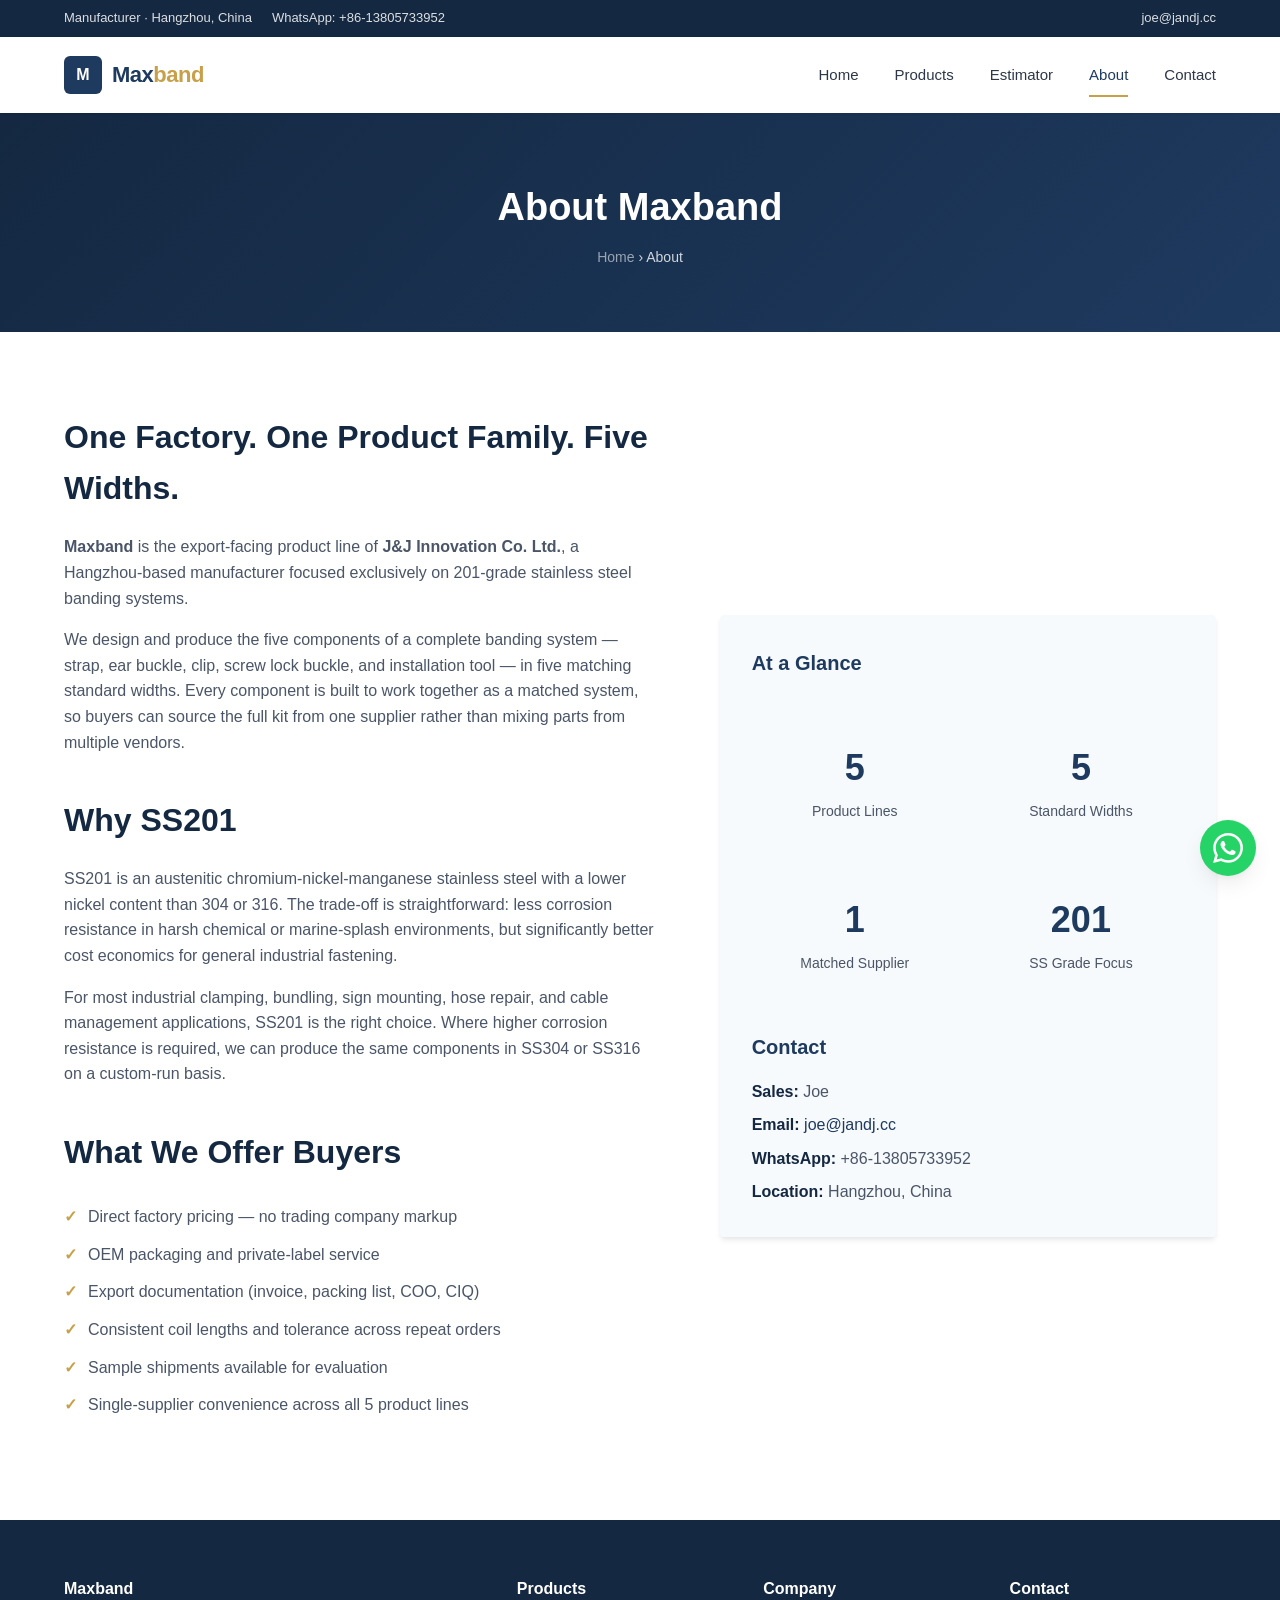
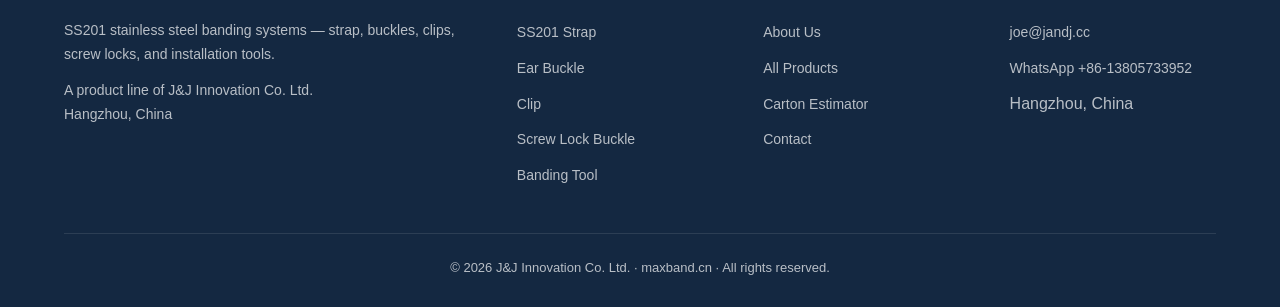
==== about.html @ 5ef6e680 "Initial commit — Maxband v1 site + admin + estimator - English-only SS201 strap / ear buckle / clip " ====
<!DOCTYPE html>
<html lang="en">
<head>
  <meta charset="UTF-8">
  <meta name="viewport" content="width=device-width, initial-scale=1.0">
  <title>About Us - Maxband | SS201 Banding Manufacturer, Hangzhou China</title>
  <meta name="description" content="J&amp;J Innovation Co. Ltd. is the manufacturer behind Maxband &mdash; SS201 stainless steel banding systems produced in Hangzhou, China for industrial export customers worldwide.">
  <link rel="canonical" href="https://maxband.cn/about.html">
  <link rel="stylesheet" href="/assets/css/style.css">
</head>
<body>

<div class="topbar">
  <div class="container">
    <div class="topbar-info">
      <span>Manufacturer &middot; Hangzhou, China</span>
      <span>WhatsApp: +86-13805733952</span>
    </div>
    <div class="topbar-info">
      <a href="mailto:joe@jandj.cc">joe@jandj.cc</a>
    </div>
  </div>
</div>

<header class="header">
  <div class="container">
    <a href="/" class="logo">
      <span class="logo-mark">M</span>
      <span class="logo-text">Max<em>band</em></span>
    </a>
    <nav class="nav">
      <a href="/">Home</a>
      <a href="/products.html">Products</a>
      <a href="/carton-estimator.html">Estimator</a>
      <a href="/about.html" class="active">About</a>
      <a href="/contact.html">Contact</a>
    </nav>
    <button class="mobile-toggle" aria-label="Toggle menu">
      <span></span><span></span><span></span>
    </button>
  </div>
</header>

<section class="page-header">
  <div class="container">
    <h1>About Maxband</h1>
    <p class="breadcrumb"><a href="/">Home</a> &rsaquo; About</p>
  </div>
</section>

<section class="section">
  <div class="container">
    <div class="about-grid">
      <div class="about-text">
        <h2>One Factory. One Product Family. Five Widths.</h2>
        <p><strong>Maxband</strong> is the export-facing product line of <strong>J&amp;J Innovation Co. Ltd.</strong>, a Hangzhou-based manufacturer focused exclusively on 201-grade stainless steel banding systems.</p>
        <p>We design and produce the five components of a complete banding system &mdash; strap, ear buckle, clip, screw lock buckle, and installation tool &mdash; in five matching standard widths. Every component is built to work together as a matched system, so buyers can source the full kit from one supplier rather than mixing parts from multiple vendors.</p>

        <h2 style="margin-top:40px;">Why SS201</h2>
        <p>SS201 is an austenitic chromium-nickel-manganese stainless steel with a lower nickel content than 304 or 316. The trade-off is straightforward: less corrosion resistance in harsh chemical or marine-splash environments, but significantly better cost economics for general industrial fastening.</p>
        <p>For most industrial clamping, bundling, sign mounting, hose repair, and cable management applications, SS201 is the right choice. Where higher corrosion resistance is required, we can produce the same components in SS304 or SS316 on a custom-run basis.</p>

        <h2 style="margin-top:40px;">What We Offer Buyers</h2>
        <ul>
          <li>Direct factory pricing &mdash; no trading company markup</li>
          <li>OEM packaging and private-label service</li>
          <li>Export documentation (invoice, packing list, COO, CIQ)</li>
          <li>Consistent coil lengths and tolerance across repeat orders</li>
          <li>Sample shipments available for evaluation</li>
          <li>Single-supplier convenience across all 5 product lines</li>
        </ul>
      </div>

      <div>
        <div style="background:var(--bg-light); border-radius:var(--radius); padding:32px; box-shadow:var(--shadow-md);">
          <h3 style="color:var(--primary); margin-bottom:20px; font-size:20px;">At a Glance</h3>
          <div class="stats">
            <div class="stat">
              <div class="num">5</div>
              <div class="label">Product Lines</div>
            </div>
            <div class="stat">
              <div class="num">5</div>
              <div class="label">Standard Widths</div>
            </div>
            <div class="stat">
              <div class="num">1</div>
              <div class="label">Matched Supplier</div>
            </div>
            <div class="stat">
              <div class="num">201</div>
              <div class="label">SS Grade Focus</div>
            </div>
          </div>

          <h3 style="color:var(--primary); margin:32px 0 16px; font-size:20px;">Contact</h3>
          <p style="color:var(--text-medium); margin-bottom:8px;"><strong style="color:var(--primary-dark);">Sales:</strong> Joe</p>
          <p style="color:var(--text-medium); margin-bottom:8px;"><strong style="color:var(--primary-dark);">Email:</strong> <a href="mailto:joe@jandj.cc">joe@jandj.cc</a></p>
          <p style="color:var(--text-medium); margin-bottom:8px;"><strong style="color:var(--primary-dark);">WhatsApp:</strong> +86-13805733952</p>
          <p style="color:var(--text-medium);"><strong style="color:var(--primary-dark);">Location:</strong> Hangzhou, China</p>
        </div>
      </div>
    </div>
  </div>
</section>

<footer class="footer">
  <div class="container">
    <div class="footer-grid">
      <div>
        <h4>Maxband</h4>
        <p>SS201 stainless steel banding systems &mdash; strap, buckles, clips, screw locks, and installation tools.</p>
        <p style="margin-top:12px;">A product line of J&amp;J Innovation Co. Ltd.<br>Hangzhou, China</p>
      </div>
      <div>
        <h4>Products</h4>
        <ul>
          <li><a href="/products/strap.html">SS201 Strap</a></li>
          <li><a href="/products/ear-buckle.html">Ear Buckle</a></li>
          <li><a href="/products/clip.html">Clip</a></li>
          <li><a href="/products/screw-lock.html">Screw Lock Buckle</a></li>
          <li><a href="/products/banding-tool.html">Banding Tool</a></li>
        </ul>
      </div>
      <div>
        <h4>Company</h4>
        <ul>
          <li><a href="/about.html">About Us</a></li>
          <li><a href="/products.html">All Products</a></li>
          <li><a href="/carton-estimator.html">Carton Estimator</a></li>
          <li><a href="/contact.html">Contact</a></li>
        </ul>
      </div>
      <div>
        <h4>Contact</h4>
        <ul>
          <li><a href="mailto:joe@jandj.cc">joe@jandj.cc</a></li>
          <li><a href="#">WhatsApp +86-13805733952</a></li>
          <li>Hangzhou, China</li>
        </ul>
      </div>
    </div>
    <div class="footer-bottom">
      &copy; 2026 J&amp;J Innovation Co. Ltd. &middot; maxband.cn &middot; All rights reserved.
    </div>
  </div>
</footer>

<a href="#" class="whatsapp-float" aria-label="WhatsApp Maxband">
  <svg viewBox="0 0 24 24"><path d="M17.472 14.382c-.297-.149-1.758-.867-2.03-.967-.273-.099-.471-.148-.67.15-.197.297-.767.966-.94 1.164-.173.199-.347.223-.644.075-.297-.15-1.255-.463-2.39-1.475-.883-.788-1.48-1.761-1.653-2.059-.173-.297-.018-.458.13-.606.134-.133.298-.347.446-.52.149-.174.198-.298.298-.497.099-.198.05-.371-.025-.52-.075-.149-.669-1.612-.916-2.207-.242-.579-.487-.5-.669-.51-.173-.008-.371-.01-.57-.01-.198 0-.52.074-.792.372-.272.297-1.04 1.016-1.04 2.479 0 1.462 1.065 2.875 1.213 3.074.149.198 2.096 3.2 5.077 4.487.709.306 1.262.489 1.694.625.712.227 1.36.195 1.871.118.571-.085 1.758-.719 2.006-1.413.248-.694.248-1.289.173-1.413-.074-.124-.272-.198-.57-.347m-5.421 7.403h-.004a9.87 9.87 0 01-5.031-1.378l-.361-.214-3.741.982.998-3.648-.235-.374a9.86 9.86 0 01-1.51-5.26c.001-5.45 4.436-9.884 9.888-9.884 2.64 0 5.122 1.03 6.988 2.898a9.825 9.825 0 012.893 6.994c-.003 5.45-4.437 9.884-9.885 9.884m8.413-18.297A11.815 11.815 0 0012.05 0C5.495 0 .16 5.335.157 11.892c0 2.096.547 4.142 1.588 5.945L.057 24l6.305-1.654a11.882 11.882 0 005.683 1.448h.005c6.554 0 11.89-5.335 11.893-11.893a11.821 11.821 0 00-3.48-8.413z"/></svg>
</a>

<script src="/assets/js/main.js"></script>
</body>
</html>
---- assets/css/style.css ----
/* ============================================
   Maxband - Global Stylesheet
   SS201 Stainless Steel Banding Systems
   ============================================ */

:root {
  --primary: #1e3a5f;
  --primary-dark: #142841;
  --primary-light: #2c5282;
  --accent: #c8a04a;
  --text-dark: #2d3748;
  --text-medium: #4a5568;
  --text-light: #718096;
  --bg-light: #f7fafc;
  --bg-white: #ffffff;
  --border: #e2e8f0;
  --shadow-sm: 0 1px 3px rgba(0,0,0,0.06), 0 1px 2px rgba(0,0,0,0.04);
  --shadow-md: 0 4px 6px -1px rgba(0,0,0,0.08), 0 2px 4px -1px rgba(0,0,0,0.04);
  --shadow-lg: 0 10px 25px -5px rgba(0,0,0,0.1), 0 4px 6px -2px rgba(0,0,0,0.04);
  --radius: 4px;
  --transition: all 0.25s ease;
}

* { margin: 0; padding: 0; box-sizing: border-box; }

html { scroll-behavior: smooth; }

body {
  font-family: -apple-system, BlinkMacFont, "Segoe UI", "PingFang SC", "Hiragino Sans GB", "Microsoft YaHei", sans-serif;
  color: var(--text-dark);
  line-height: 1.6;
  background: var(--bg-white);
  font-size: 16px;
}

a { color: var(--primary); text-decoration: none; transition: var(--transition); }
a:hover { color: var(--accent); }

img { max-width: 100%; height: auto; display: block; }

.container {
  max-width: 1200px;
  margin: 0 auto;
  padding: 0 24px;
}

/* ============ Top Bar ============ */
.topbar {
  background: var(--primary-dark);
  color: rgba(255,255,255,0.85);
  font-size: 13px;
  padding: 8px 0;
}
.topbar .container { display: flex; justify-content: space-between; align-items: center; flex-wrap: wrap; gap: 8px; }
.topbar a { color: rgba(255,255,255,0.85); }
.topbar a:hover { color: var(--accent); }
.topbar-info { display: flex; gap: 20px; flex-wrap: wrap; }

/* ============ Header / Navigation ============ */
.header {
  background: var(--bg-white);
  box-shadow: var(--shadow-sm);
  position: sticky;
  top: 0;
  z-index: 100;
}
.header .container { display: flex; justify-content: space-between; align-items: center; height: 76px; }
.logo {
  display: flex; align-items: center; gap: 10px;
  font-size: 22px; font-weight: 700; color: var(--primary); letter-spacing: -0.5px;
}
.logo-mark {
  display: inline-flex; align-items: center; justify-content: center;
  width: 38px; height: 38px;
  background: var(--primary); color: #fff;
  border-radius: 6px;
  font-size: 16px; letter-spacing: 0;
}
.logo-text { color: var(--primary); }
.logo-text em { color: var(--accent); font-style: normal; }
.nav { display: flex; gap: 36px; }
.nav a {
  color: var(--text-dark);
  font-weight: 500;
  font-size: 15px;
  position: relative;
  padding: 8px 0;
}
.nav a:hover, .nav a.active { color: var(--primary); }
.nav a.active::after {
  content: '';
  position: absolute;
  bottom: -2px; left: 0; right: 0;
  height: 2px;
  background: var(--accent);
}
.mobile-toggle { display: none; background: none; border: none; cursor: pointer; padding: 8px; }
.mobile-toggle span { display: block; width: 24px; height: 2px; background: var(--primary); margin: 5px 0; transition: var(--transition); }

/* ============ Buttons ============ */
.btn {
  display: inline-block;
  padding: 12px 28px;
  background: var(--primary);
  color: #fff;
  border: none;
  border-radius: var(--radius);
  font-weight: 600;
  font-size: 15px;
  cursor: pointer;
  transition: var(--transition);
  text-align: center;
}
.btn:hover { background: var(--primary-dark); color: #fff; transform: translateY(-1px); box-shadow: var(--shadow-md); }
.btn-outline { background: transparent; border: 2px solid var(--primary); color: var(--primary); }
.btn-outline:hover { background: var(--primary); color: #fff; }
.btn-accent { background: var(--accent); color: #fff; }
.btn-accent:hover { background: #b08c3a; color: #fff; }
.btn-light { background: #fff; color: var(--primary); }
.btn-light:hover { background: var(--bg-light); color: var(--primary); }

/* ============ Hero ============ */
.hero {
  background: linear-gradient(135deg, var(--primary-dark) 0%, var(--primary) 50%, var(--primary-light) 100%);
  color: #fff;
  padding: 100px 0 110px;
  position: relative;
  overflow: hidden;
}
.hero::before {
  content: '';
  position: absolute;
  top: -50%; right: -10%;
  width: 600px; height: 600px;
  background: radial-gradient(circle, rgba(200,160,74,0.15) 0%, transparent 70%);
  border-radius: 50%;
}
.hero::after {
  content: '';
  position: absolute;
  bottom: 0; left: 0; right: 0;
  height: 80px;
  background: linear-gradient(180deg, transparent, rgba(0,0,0,0.1));
}
.hero h1 {
  font-size: 48px;
  font-weight: 700;
  margin-bottom: 20px;
  max-width: 800px;
  line-height: 1.2;
}
.hero p {
  font-size: 19px;
  margin-bottom: 36px;
  max-width: 680px;
  opacity: 0.92;
}
.hero-actions { display: flex; gap: 16px; flex-wrap: wrap; position: relative; z-index: 2; }
.hero-actions .btn-outline { color: #fff; border-color: #fff; }
.hero-actions .btn-outline:hover { background: #fff; color: var(--primary); }

/* ============ Section ============ */
.section { padding: 80px 0; position: relative; }
.section-light { background: var(--bg-light); }
.section-dark { background: var(--primary); color: #fff; }
.section-dark .section-title { color: #fff; }
.section-dark .section-subtitle { color: rgba(255,255,255,0.85); }
.section-title {
  font-size: 36px;
  font-weight: 700;
  color: var(--primary);
  margin-bottom: 14px;
  text-align: center;
}
.section-subtitle {
  color: var(--text-medium);
  text-align: center;
  max-width: 720px;
  margin: 0 auto 56px;
  font-size: 17px;
}

/* ============ Feature Grid ============ */
.features {
  display: grid;
  grid-template-columns: repeat(auto-fit, minmax(220px, 1fr));
  gap: 28px;
}
.feature {
  background: #fff;
  padding: 36px 24px;
  border-radius: var(--radius);
  box-shadow: var(--shadow-sm);
  transition: var(--transition);
  text-align: center;
  border-top: 3px solid var(--primary);
}
.feature:hover { transform: translateY(-4px); box-shadow: var(--shadow-lg); }
.feature .icon {
  width: 56px; height: 56px;
  background: var(--bg-light);
  border-radius: 50%;
  display: flex; align-items: center; justify-content: center;
  font-size: 26px;
  margin: 0 auto 18px;
  color: var(--primary);
  font-weight: 700;
}
.feature h3 { font-size: 18px; margin-bottom: 10px; color: var(--primary-dark); }
.feature p { color: var(--text-medium); font-size: 14px; }

/* ============ Product Grid ============ */
.products-grid {
  display: grid;
  grid-template-columns: repeat(auto-fill, minmax(280px, 1fr));
  gap: 28px;
}
.product-card {
  background: #fff;
  border-radius: var(--radius);
  overflow: hidden;
  box-shadow: var(--shadow-sm);
  transition: var(--transition);
  border: 1px solid var(--border);
  display: flex; flex-direction: column;
}
.product-card:hover { transform: translateY(-4px); box-shadow: var(--shadow-lg); border-color: var(--primary); }
.product-img {
  width: 100%; height: 220px;
  background: var(--bg-light);
  display: flex; align-items: center; justify-content: center;
  position: relative;
  overflow: hidden;
}
.product-info { padding: 22px; flex: 1; display: flex; flex-direction: column; }
.product-info h3 { font-size: 19px; margin-bottom: 8px; color: var(--primary-dark); }
.product-info p { color: var(--text-medium); font-size: 14px; margin-bottom: 14px; flex: 1; }
.product-specs { color: var(--text-light); font-size: 12px; margin-bottom: 14px; letter-spacing: 0.5px; }
.product-info .btn { width: 100%; padding: 10px; font-size: 14px; }

/* ============ Page Header ============ */
.page-header {
  background: linear-gradient(135deg, var(--primary-dark) 0%, var(--primary) 100%);
  color: #fff;
  padding: 64px 0;
  text-align: center;
}
.page-header h1 { font-size: 38px; margin-bottom: 8px; }
.page-header .breadcrumb { opacity: 0.8; font-size: 14px; }
.page-header .breadcrumb a { color: rgba(255,255,255,0.7); }
.page-header .breadcrumb a:hover { color: var(--accent); }

/* ============ Product Detail ============ */
.product-detail {
  display: grid;
  grid-template-columns: 1.1fr 1fr;
  gap: 48px;
  align-items: start;
}
.product-gallery {
  background: var(--bg-light);
  border-radius: var(--radius);
  overflow: hidden;
  position: sticky;
  top: 100px;
}
.product-gallery .main-img { width: 100%; height: 460px; display: flex; align-items: center; justify-content: center; }
.product-gallery .main-img svg { width: 90%; height: 90%; }
.product-detail h1 { font-size: 32px; color: var(--primary-dark); margin-bottom: 12px; }
.product-detail .subtitle { color: var(--text-light); margin-bottom: 24px; font-size: 16px; }
.product-features { background: var(--bg-light); padding: 24px; border-radius: var(--radius); margin: 24px 0; }
.product-features h3 { font-size: 18px; margin-bottom: 14px; color: var(--primary-dark); }
.product-features ul { list-style: none; padding: 0; }
.product-features li { padding: 8px 0 8px 24px; position: relative; color: var(--text-medium); }
.product-features li::before {
  content: '\2713';
  position: absolute;
  left: 0;
  color: var(--accent);
  font-weight: 700;
}
.product-actions { display: flex; gap: 12px; flex-wrap: wrap; margin-top: 24px; }

.specs-table { width: 100%; border-collapse: collapse; margin-top: 16px; }
.specs-table th, .specs-table td { padding: 12px 16px; text-align: left; border-bottom: 1px solid var(--border); }
.specs-table th { background: var(--bg-light); color: var(--primary-dark); font-weight: 600; width: 40%; }
.specs-table td { color: var(--text-medium); }
.specs-table tr:hover { background: rgba(30,58,95,0.03); }

/* ============ About ============ */
.about-grid {
  display: grid;
  grid-template-columns: 1.2fr 1fr;
  gap: 60px;
  align-items: center;
}
.about-text h2 { font-size: 32px; margin-bottom: 20px; color: var(--primary-dark); }
.about-text p { color: var(--text-medium); margin-bottom: 16px; }
.about-text ul { margin: 16px 0; padding-left: 0; list-style: none; }
.about-text ul li { padding: 6px 0 6px 24px; position: relative; color: var(--text-medium); }
.about-text ul li::before { content: '\2713'; position: absolute; left: 0; color: var(--accent); font-weight: 700; }
.stats {
  display: grid;
  grid-template-columns: repeat(2, 1fr);
  gap: 20px;
  margin-top: 36px;
}
.stat { text-align: center; padding: 24px; background: var(--bg-light); border-radius: var(--radius); }
.stat .num { font-size: 36px; font-weight: 700; color: var(--primary); }
.stat .label { font-size: 14px; color: var(--text-medium); margin-top: 4px; }

/* ============ Contact ============ */
.contact-grid {
  display: grid;
  grid-template-columns: 1fr 1.4fr;
  gap: 48px;
}
.contact-info { background: var(--primary); color: #fff; padding: 40px; border-radius: var(--radius); }
.contact-info h2 { font-size: 24px; margin-bottom: 24px; }
.contact-item { margin-bottom: 24px; }
.contact-item h4 { font-size: 13px; opacity: 0.7; margin-bottom: 6px; text-transform: uppercase; letter-spacing: 1px; }
.contact-item p, .contact-item a { color: #fff; font-size: 16px; }
.contact-item a:hover { color: var(--accent); }

.contact-form { background: var(--bg-light); padding: 40px; border-radius: var(--radius); }
.form-group { margin-bottom: 18px; }
.form-group label { display: block; margin-bottom: 6px; font-weight: 500; color: var(--primary-dark); font-size: 14px; }
.form-group input, .form-group textarea, .form-group select {
  width: 100%;
  padding: 12px 14px;
  border: 1px solid var(--border);
  border-radius: var(--radius);
  font-size: 15px;
  font-family: inherit;
  background: #fff;
  transition: var(--transition);
}
.form-group input:focus, .form-group textarea:focus, .form-group select:focus {
  outline: none;
  border-color: var(--primary);
  box-shadow: 0 0 0 3px rgba(30,58,95,0.1);
}
.form-group textarea { min-height: 120px; resize: vertical; }
.form-row { display: grid; grid-template-columns: 1fr 1fr; gap: 16px; }

/* ============ Footer ============ */
.footer {
  background: var(--primary-dark);
  color: rgba(255,255,255,0.7);
  padding: 56px 0 28px;
}
.footer-grid {
  display: grid;
  grid-template-columns: 2fr 1fr 1fr 1fr;
  gap: 40px;
  margin-bottom: 36px;
}
.footer h4 { color: #fff; margin-bottom: 18px; font-size: 16px; }
.footer ul { list-style: none; }
.footer ul li { margin-bottom: 10px; }
.footer a { color: rgba(255,255,255,0.7); font-size: 14px; }
.footer a:hover { color: var(--accent); }
.footer p { font-size: 14px; line-height: 1.7; }
.footer-bottom {
  border-top: 1px solid rgba(255,255,255,0.1);
  padding-top: 24px;
  text-align: center;
  font-size: 13px;
}

/* ============ WhatsApp Floating Button ============ */
.whatsapp-float {
  position: fixed;
  bottom: 24px;
  right: 24px;
  width: 56px; height: 56px;
  background: #25D366;
  border-radius: 50%;
  display: flex; align-items: center; justify-content: center;
  box-shadow: var(--shadow-lg);
  z-index: 90;
  transition: var(--transition);
}
.whatsapp-float:hover { transform: scale(1.1); }
.whatsapp-float svg { fill: #fff; width: 30px; height: 30px; }

/* ============ Responsive ============ */
@media (max-width: 900px) {
  .about-grid, .product-detail, .contact-grid { grid-template-columns: 1fr; gap: 32px; }
  .hero h1 { font-size: 34px; }
  .hero p { font-size: 16px; }
  .nav { display: none; position: absolute; top: 76px; left: 0; right: 0; background: #fff; flex-direction: column; gap: 0; padding: 16px 24px; box-shadow: var(--shadow-md); }
  .nav.open { display: flex; }
  .nav a { padding: 12px 0; border-bottom: 1px solid var(--border); }
  .mobile-toggle { display: block; }
  .form-row { grid-template-columns: 1fr; }
  .footer-grid { grid-template-columns: 1fr 1fr; }
  .stats { grid-template-columns: repeat(2, 1fr); }
  .header .container { height: 64px; }
  .section-title { font-size: 28px; }
  .product-gallery { position: static; }
}
@media (max-width: 600px) {
  .hero { padding: 60px 0 70px; }
  .hero h1 { font-size: 28px; }
  .footer-grid { grid-template-columns: 1fr; }
  .topbar { font-size: 12px; }
  .topbar .container { justify-content: center; text-align: center; }
}

/* ============ Product SVG Placeholder ============ */
.product-svg { width: 100%; height: 100%; display: block; }

/* ============ Specs Table (Variant Grid) ============ */
.specs-table-variants { font-size: 13px; }
.specs-table-variants thead th {
  background: var(--dark-color, #1c3d5a);
  color: #fff;
  font-weight: 500;
  text-align: center;
  padding: 10px 8px;
}
.specs-table-variants tbody td {
  text-align: center;
  padding: 10px 8px;
  border-bottom: 0.5px solid var(--color-border-tertiary, #e8e4d8);
}
.specs-table-variants tbody tr:nth-child(even) td {
  background: var(--color-background-secondary, #faf7f0);
}
@media (max-width: 720px) {
  .specs-table-variants { font-size: 11px; }
  .specs-table-variants thead th,
  .specs-table-variants tbody td { padding: 6px 4px; }
}

/* ============ Carton Estimator ============ */
.estimator-layout {
  display: grid;
  grid-template-columns: 1.4fr 1fr;
  gap: 36px;
  align-items: start;
}
@media (max-width: 960px) {
  .estimator-layout { grid-template-columns: 1fr; }
}

/* LEFT — product list */
.product-list { display: flex; flex-direction: column; gap: 12px; margin-bottom: 24px; }
.est-row {
  display: grid;
  grid-template-columns: 1.5fr 1fr 1fr;
  gap: 16px;
  align-items: center;
  padding: 16px 18px;
  background: #fff;
  border: 1px solid #e1e6ed;
  border-radius: 8px;
  transition: border-color .15s, box-shadow .15s;
}
.est-row:hover { border-color: #b8c3d4; }
.est-row:has(input[type="checkbox"]:checked) {
  border-color: var(--accent, #1a3760);
  box-shadow: 0 2px 8px rgba(26,55,96,0.08);
}
.est-checkbox { display: flex; align-items: center; gap: 10px; cursor: pointer; }
.est-checkbox input { width: 18px; height: 18px; cursor: pointer; }
.est-row-name { font-weight: 600; font-size: 15px; color: var(--text, #1a1a1a); }
.est-row-meta { font-size: 12px; color: var(--text-light, #5a6b7e); margin-top: 4px; }
.est-row-input { display: flex; align-items: center; gap: 8px; }
.est-row-input input {
  width: 100%;
  padding: 8px 10px;
  border: 1px solid #ccd2db;
  border-radius: 4px;
  font-size: 15px;
  background: #fafbfc;
}
.est-row-input input:focus { outline: none; border-color: var(--accent, #1a3760); background: #fff; }
.est-row-input input:disabled { opacity: 0.4; cursor: not-allowed; }
.est-row-unit { font-size: 13px; color: var(--text-light, #5a6b7e); }
.est-row-derived { text-align: right; font-size: 13px; min-width: 0; }
.derived-empty { color: #b8c3d4; }
.derived-num { font-weight: 600; color: var(--accent, #1a3760); font-size: 14px; }
.derived-sub { font-size: 11px; color: var(--text-light, #5a6b7e); margin-top: 2px; }
.estimator-actions-top { display: flex; gap: 12px; }

@media (max-width: 720px) {
  .est-row { grid-template-columns: 1fr; gap: 10px; }
  .est-row-derived { text-align: left; }
}

/* RIGHT — summary panel */
.estimator-summary {
  background: #fff;
  border: 1px solid #e1e6ed;
  border-radius: 10px;
  padding: 24px;
  position: sticky;
  top: 88px;
  box-shadow: 0 4px 16px rgba(0,0,0,0.04);
}
.summary-empty { color: var(--text-light, #5a6b7e); font-style: italic; padding: 24px 0; text-align: center; }

.summary-breakdown { display: flex; flex-direction: column; gap: 12px; margin: 16px 0 24px; padding: 16px 0; border-top: 1px dashed #e1e6ed; border-bottom: 1px dashed #e1e6ed; }
.breakdown-row { font-size: 13px; }
.breakdown-name { font-weight: 600; color: var(--accent, #1a3760); margin-bottom: 4px; }
.breakdown-detail { color: var(--text-light, #5a6b7e); line-height: 1.6; }

.summary-totals { margin-bottom: 24px; }
.totals-row {
  display: flex;
  justify-content: space-between;
  padding: 8px 0;
  border-bottom: 1px solid #f0f2f5;
  font-size: 14px;
}
.totals-row:last-child { border-bottom: none; }
.totals-row strong { color: var(--accent, #1a3760); font-weight: 700; }

/* Container fit bars */
.container-fit { margin: 20px 0; }
.container-block { margin-bottom: 14px; }
.container-block:last-child { margin-bottom: 0; }
.container-head { display: flex; justify-content: space-between; font-size: 12px; color: var(--text-light, #5a6b7e); margin-bottom: 6px; }
.bar-track {
  height: 10px;
  background: #f0f2f5;
  border-radius: 5px;
  overflow: hidden;
}
.bar-fill {
  height: 100%;
  background: linear-gradient(90deg, #1a3760, #2a5fa0);
  transition: width .25s ease;
}
.bar-over { background: linear-gradient(90deg, #c84a4a, #e07070); }

/* Recommendation card */
.recommendation { margin: 20px 0; }
.rec-card {
  padding: 16px;
  border-radius: 8px;
  border-left: 4px solid #1a3760;
  background: #f4f7fb;
}
.rec-parcel { border-left-color: #2a8f5c; background: #f0f8f4; }
.rec-lcl { border-left-color: #c89a3a; background: #fcf8ef; }
.rec-fcl { border-left-color: #1a3760; background: #f4f7fb; }
.rec-multi { border-left-color: #c84a4a; background: #fdf2f2; }
.rec-label { font-size: 11px; text-transform: uppercase; letter-spacing: .08em; color: var(--text-light, #5a6b7e); margin-bottom: 4px; }
.rec-title { font-size: 16px; font-weight: 700; color: var(--accent, #1a3760); margin-bottom: 6px; }
.rec-detail { font-size: 13px; color: var(--text, #1a1a1a); line-height: 1.55; }
.rec-warn { font-size: 12px; color: #c84a4a; margin: 8px 0 0; }

/* Inquiry actions */
.inquiry-actions { margin-top: 24px; padding-top: 20px; border-top: 1px solid #e1e6ed; }
.inquiry-actions h3 { font-size: 14px; color: var(--text-light, #5a6b7e); text-transform: uppercase; letter-spacing: .05em; margin-bottom: 12px; }
.inquiry-actions .btn { width: 100%; margin-bottom: 10px; display: inline-flex; align-items: center; justify-content: center; }
.inquiry-note { font-size: 11px; color: var(--text-light, #5a6b7e); margin-top: 8px; font-style: italic; }

.btn-whatsapp {
  background: #25d366;
  color: #fff;
  border-color: #25d366;
}
.btn-whatsapp:hover { background: #1ebe5d; border-color: #1ebe5d; color: #fff; }

/* Mobile: turn off sticky so it scrolls naturally */
@media (max-width: 960px) {
  .estimator-summary { position: static; }
}

/* Estimator: pricing + MOQ */
.totals-subtotal {
  border-top: 1px solid var(--accent, #1a3760);
  margin-top: 6px;
  padding-top: 12px !important;
}
.totals-subtotal strong {
  color: var(--accent, #1a3760);
  font-size: 18px;
}

.derived-price {
  font-weight: 600;
  color: #1a3760;
  font-size: 13px;
  margin-top: 2px;
}
.derived-tier {
  font-size: 10px;
  color: var(--text-light, #5a6b7e);
  text-transform: uppercase;
  letter-spacing: .04em;
}

.est-row-moq {
  display: inline-block;
  font-size: 11px;
  color: var(--text-light, #5a6b7e);
  background: #f0f3f7;
  padding: 2px 8px;
  border-radius: 10px;
  margin-top: 6px;
}
.est-row-moq strong { color: #1a3760; }

/* "Carton specs pending" tag — for products without confirmed packaging data */
.est-row-pending {
  display: inline-block;
  margin-top: 6px;
  padding: 3px 10px;
  background: #f0f4f8;
  border: 1px dashed #8a7a3a;
  border-radius: 3px;
  font-size: 11px;
  color: #6a5a1a;
  font-style: italic;
}
.row-pending-warn {
  border-color: #8a7a3a !important;
  background: #fbf8eb;
}

.row-moq-warn {
  border-color: #c89a3a !important;
  background: #fff8eb;
}
.row-moq-warn .est-row-moq {
  background: #fdf3da;
  color: #8a6516;
}

.breakdown-warn { padding: 6px 0; }
.warn-pill {
  display: inline-block;
  font-size: 10px;
  text-transform: uppercase;
  letter-spacing: .04em;
  background: #c89a3a;
  color: #fff;
  padding: 2px 7px;
  border-radius: 10px;
  margin-left: 6px;
  vertical-align: middle;
}
.warn-text {
  color: #8a6516;
  font-size: 12px;
}

.moq-card {
  background: #fdf3da;
  border-left: 4px solid #c89a3a;
  padding: 12px 14px;
  border-radius: 6px;
  margin: 16px 0;
}
.moq-title {
  font-weight: 700;
  font-size: 13px;
  color: #8a6516;
  margin-bottom: 6px;
  text-transform: uppercase;
  letter-spacing: .04em;
}
.moq-card ul { margin: 6px 0; padding-left: 18px; font-size: 13px; color: #5a4310; }
.moq-note { font-size: 11px; color: #8a6516; font-style: italic; margin-top: 4px; }

/* Owner link — barely visible */
.owner-link {
  display: inline-block;
  font-size: 11px;
  color: #c0c5cc;
  text-decoration: none;
  margin-left: 12px;
  opacity: 0.6;
  transition: opacity .2s, color .2s;
}
.owner-link:hover {
  opacity: 1;
  color: var(--accent, #1a3760);
}
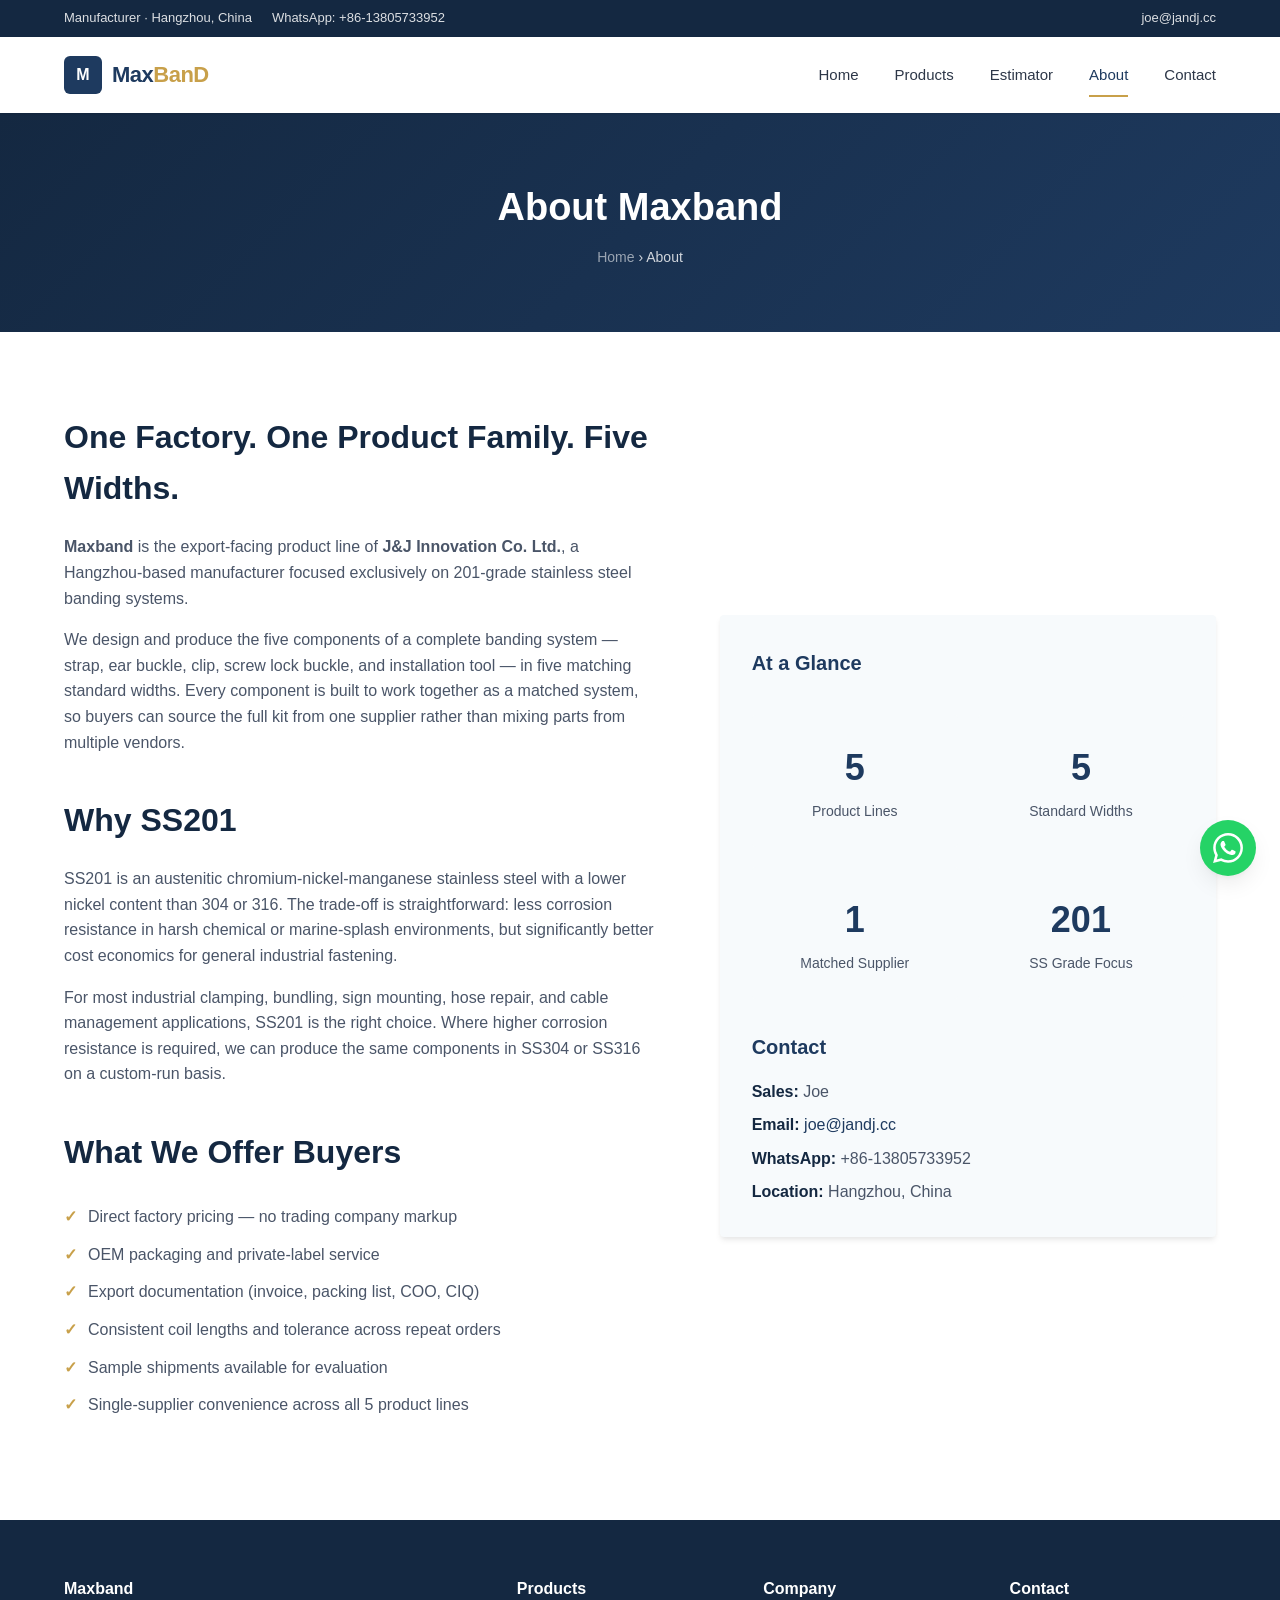
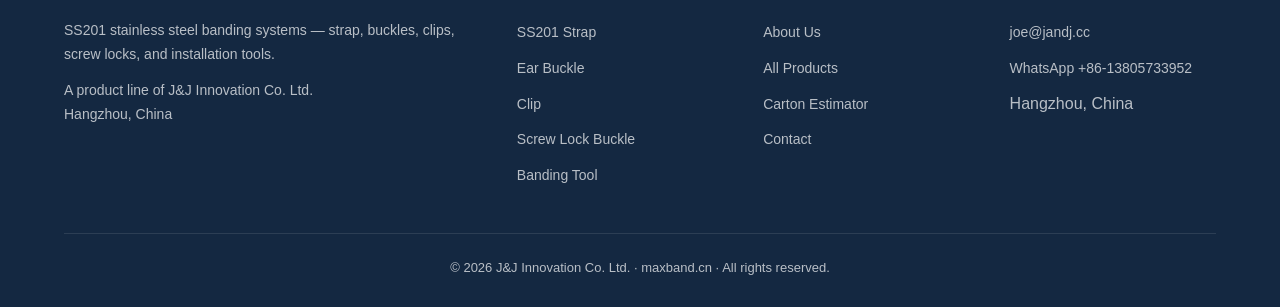
==== commit bbde2e4c: "feat(rebrand): logo to MaxBanD across 10 HTML files; split banding-tool into MBT002/YT003/Giant pric" ====
--- a/about.html
+++ b/about.html
@@ -26,7 +26,7 @@
   <div class="container">
     <a href="/" class="logo">
       <span class="logo-mark">M</span>
-      <span class="logo-text">Max<em>band</em></span>
+      <span class="logo-text">Max<em>BanD</em></span>
     </a>
     <nav class="nav">
       <a href="/">Home</a>
